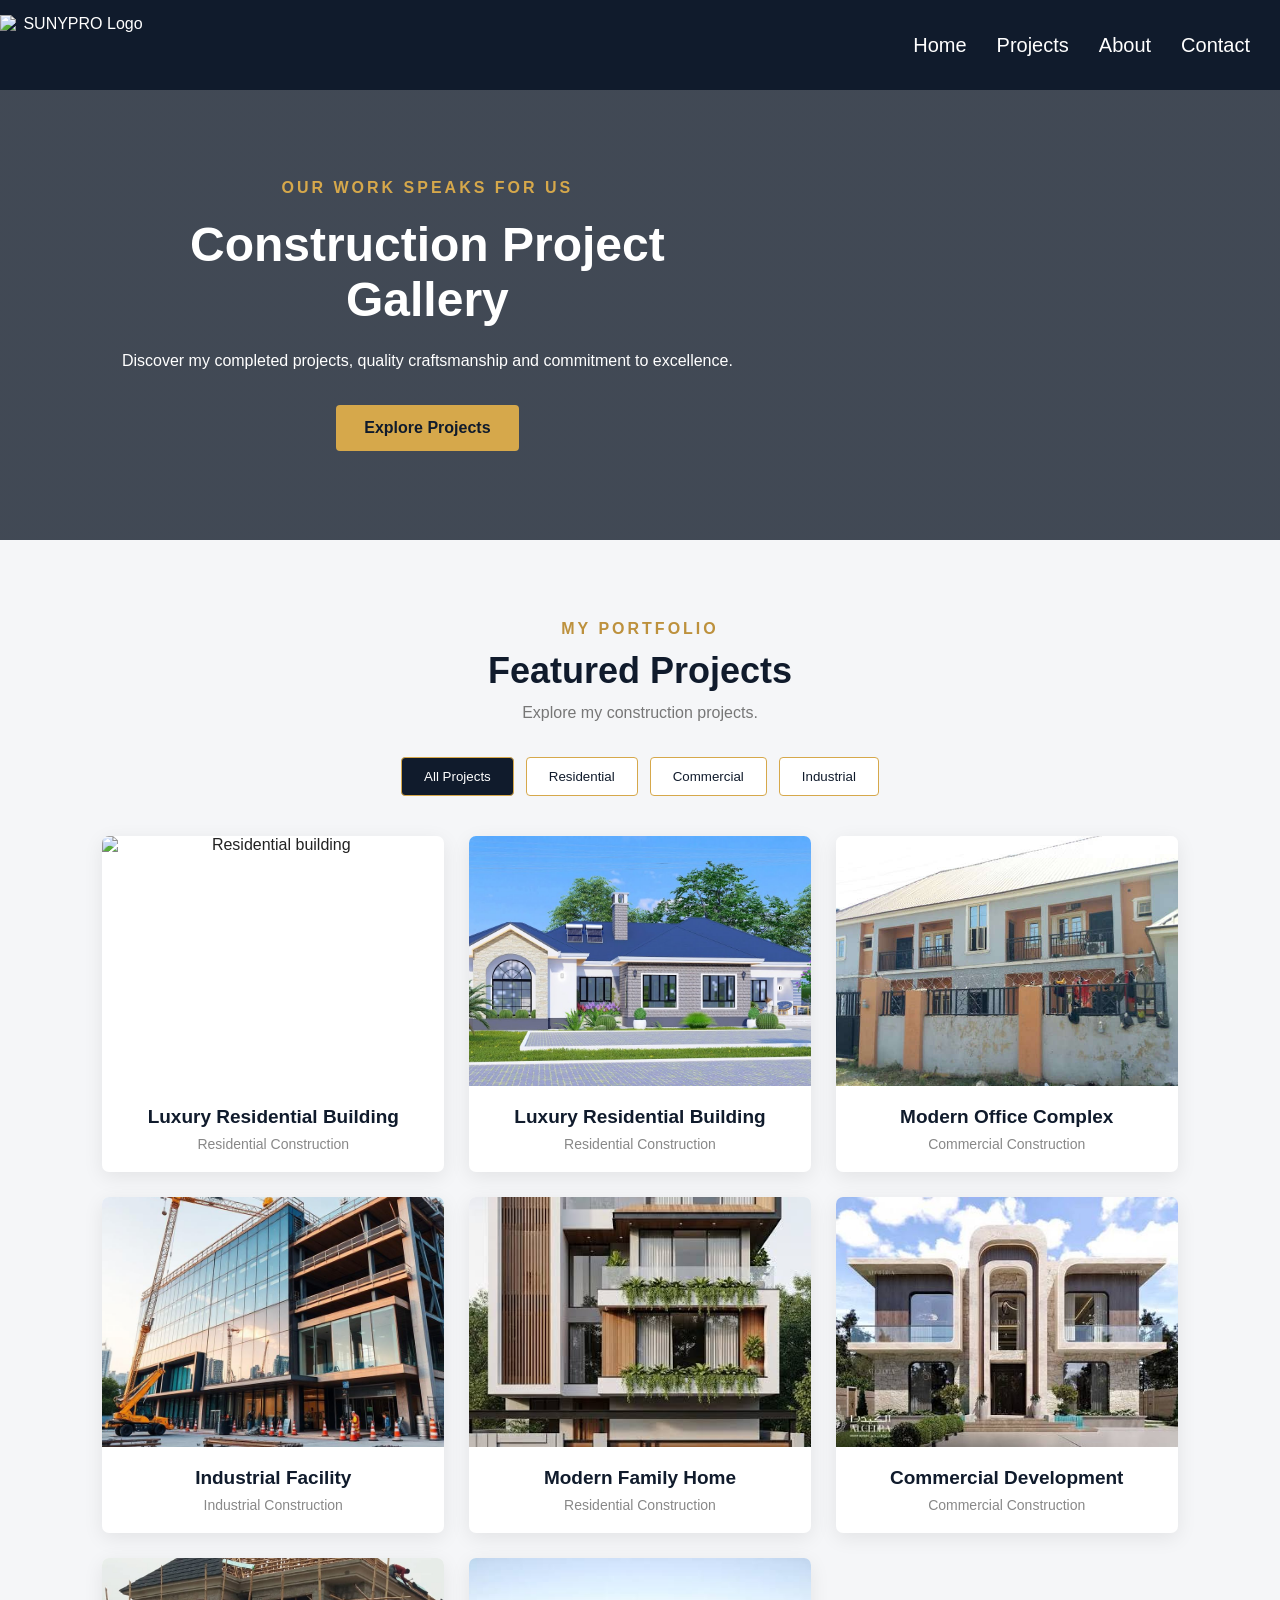
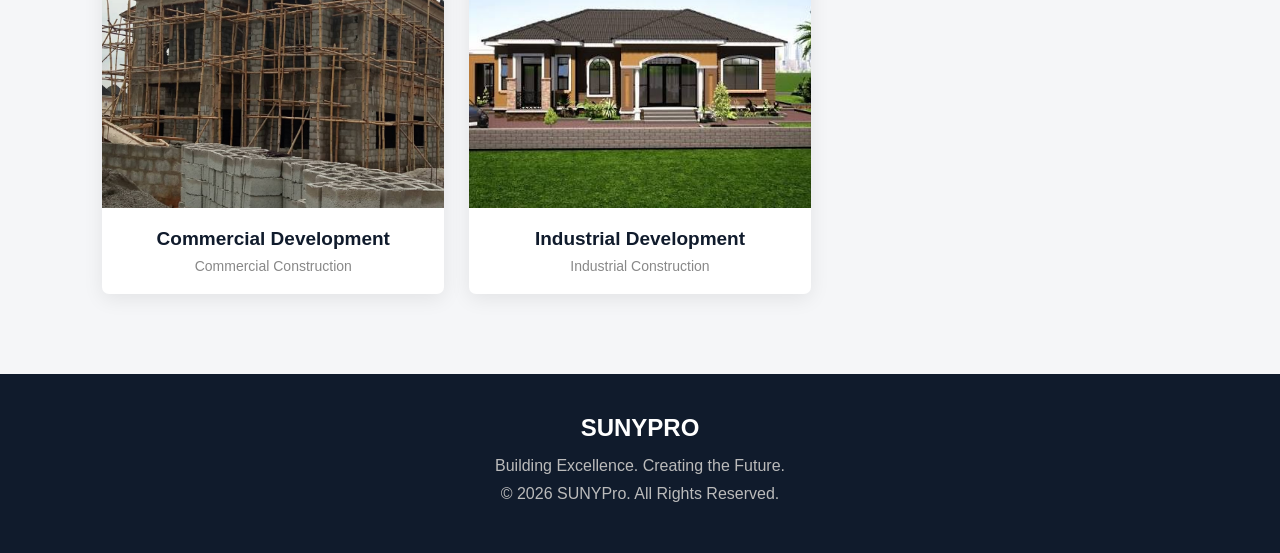
==== gallery.html @ 83249041 "Restore gallery.html to original state" ====
<!DOCTYPE html>
<html lang="en">
<head>
    <meta charset="UTF-8">
    <meta name="viewport" content="width=device-width, initial-scale=1.0">
    <title>Construction Project Gallery</title>

    <link rel="stylesheet" href="gallery.css">
</head>

<body>

    <!-- Header -->
    <header>
        <div class="logo">
            <img src="./images/logo-1.jpg" alt="SUNYPRO Logo">
        </div>

        <nav>
            <a href="index.html">Home</a>
            <a href="#gallery">Projects</a>
            <a href="#about">About</a>
            <a href="#contact">Contact</a>
        </nav>
    </header>

    <!-- Hero Section -->
    <section class="hero">
        <div class="hero-content">
            <p>OUR WORK SPEAKS FOR US</p>

            <h1>Construction Project Gallery</h1>

            <p>
                Discover my completed projects,
                quality craftsmanship and commitment
                to excellence.
            </p>

            <a href="#gallery" class="hero-btn">
                Explore Projects
            </a>
        </div>
    </section>

    <!-- Gallery Section -->
    <section id="gallery" class="gallery-section">

        <div class="section-heading">
            <p>MY PORTFOLIO</p>
            <h2>Featured Projects</h2>
            <span>Explore my construction projects.</span>
        </div>

        <!-- Project Categories -->
        <div class="filters">
            <button class="active" data-filter="all">All Projects</button>
            <button data-filter="residential">Residential</button>
            <button data-filter="commercial">Commercial</button>
            <button data-filter="industrial">Industrial</button>
        </div>

        <!-- Images -->
        <div class="gallery-grid">

            <div class="gallery-item" data-category="residential">
                <img src="images/building-1.jpg" alt="Residential building">
                <div class="image-info">
                    <h3>Luxury Residential Building</h3>
                    <p>Residential Construction</p>
                </div>
            </div>
                      
            <div class="gallery-item" data-category="residential">
                <img src="building-11.jpg" alt="Residential building">
                <div class="image-info">
                    <h3>Luxury Residential Building</h3>
                    <p>Residential Construction</p>
                </div>
            </div>

            <div class="gallery-item" data-category="commercial">
                <img src="building-2.jpg" alt="Commercial building">
                <div class="image-info">
                    <h3>Modern Office Complex</h3>
                    <p>Commercial Construction</p>
                </div>
            </div>

            <div class="gallery-item" data-category="industrial">
                <img src="building-3.jpg" alt="Industrial building">
                <div class="image-info">
                    <h3>Industrial Facility</h3>
                    <p>Industrial Construction</p>
                </div>
            </div>

            <div class="gallery-item" data-category="residential">
                <img src="building-4.jpg" alt="Modern residential house">
                <div class="image-info">
                    <h3>Modern Family Home</h3>
                    <p>Residential Construction</p>
                </div>
            </div>

            <div class="gallery-item" data-category="commercial">
                <img src="building-5.jpg" alt="Commercial project">
                <div class="image-info">
                    <h3>Commercial Development</h3>
                    <p>Commercial Construction</p>
                </div>
            </div>

             <div class="gallery-item" data-category="commercial">
                <img src="building-7.jpg" alt="Commercial project">
                <div class="image-info">
                    <h3>Commercial Development</h3>
                    <p>Commercial Construction</p>
                </div>
            </div>

            <div class="gallery-item" data-category="industrial">
                <img src="building-6.jpg" alt="Industrial project">
                <div class="image-info">
                    <h3>Industrial Development</h3>
                    <p>Industrial Construction</p>
                </div>
            </div>

        </div>
    </section>

    <!-- Image Lightbox -->
    <div id="lightbox" class="lightbox">

        <button id="closeLightbox" class="close">&times;</button>

        <button id="prevBtn" class="prev">&#10094;</button>

        <img id="lightboxImage" src="" alt="Enlarged project photograph">

        <button id="nextBtn" class="next">&#10095;</button>

        <p id="lightboxCaption"></p>

    </div>

    <!-- Footer -->
    <footer id="contact">
        <h2>SUNY<span>PRO</span></h2>
        <p>Building Excellence. Creating the Future.</p>
        <p>&copy; 2026 SUNYPro. All Rights Reserved.</p>
    </footer>

    <script src="gallery.js"></script>

</body>
</html>
---- gallery.css ----
/* GENERAL STYLING */

* {
    margin: 0;
    padding: 0;
    box-sizing: border-box;
}

html {
    scroll-behavior: smooth;
}

body {
    font-family: Arial, sans-serif;
    background: #f5f6f8;
    color: #222;
    text-align: center;
}

/* HEADER */
/* HEADER */

header {
    position: sticky;
    top: 0;
    z-index: 1000;

    display: flex;
    justify-content: space-between;
    align-items: center;

    height: 90px;
    padding: 0 30px 0 0;

    background: #101b2c;
    color: white;
}

/* LOGO */

.logo {
    height: 90px;
    display: flex;
    align-items: center;
}

.logo img {
    width: 180px;
    height: 90px;
    object-fit: fill;
    display: block;
}

/* NAVIGATION */

nav {
    display: flex;
    align-items: center;
    gap: 30px;
}

nav a {
    text-decoration: none;
    color: white;
    font-size: 20px;
    transition: 0.3s;
}

nav a:hover {
    color: #d6a84b;
}

/* HERO SECTION */

.hero {
    min-height: 450px;

    background:
    linear-gradient(rgba(5, 15, 30, 0.75),
    rgba(5, 15, 30, 0.75)),
    url("images/building1.jpg");

    background-size: cover;
    background-position: center;

    display: flex;
    align-items: center;
    padding: 60px 8%;
    color: white;
}

.hero-content {
    max-width: 650px;
}

.hero-content > p:first-child {
    color: #d6a84b;
    letter-spacing: 3px;
    font-weight: bold;
    margin-bottom: 20px;
}

.hero h1 {
    font-size: 48px;
    margin-bottom: 20px;
}

.hero-content > p:nth-child(3) {
    line-height: 1.7;
    margin-bottom: 30px;
}

.hero-btn {
    display: inline-block;
    padding: 14px 28px;
    background: #d6a84b;
    color: #101b2c;
    text-decoration: none;
    font-weight: bold;
    border-radius: 4px;
    transition: 0.3s;
}

.hero-btn:hover {
    background: white;
}

/* GALLERY SECTION */

.gallery-section {
    padding: 80px 8%;
}

.section-heading {
    text-align: center;
    margin-bottom: 35px;
}

.section-heading > p {
    color: #bd913d;
    font-weight: bold;
    letter-spacing: 3px;
    margin-bottom: 12px;
}

.section-heading h2 {
    font-size: 36px;
    color: #101b2c;
    margin-bottom: 12px;
}

.section-heading span {
    color: #777;
}

/* FILTER BUTTONS */

.filters {
    display: flex;
    justify-content: center;
    flex-wrap: wrap;
    gap: 12px;
    margin-bottom: 40px;
}

.filters button {
    padding: 11px 22px;
    border: 1px solid #d6a84b;
    background: white;
    color: #101b2c;
    cursor: pointer;
    border-radius: 4px;
    transition: 0.3s;
}

.filters button:hover,
.filters button.active {
    background: #101b2c;
    color: white;
}

/* IMAGE GRID */

.gallery-grid {
    display: grid;
    grid-template-columns: repeat(3, 1fr);
    gap: 25px;
}

.gallery-item {
    position: relative;
    overflow: hidden;
    background: white;
    border-radius: 7px;
    cursor: pointer;
    box-shadow: 0 5px 20px rgba(0,0,0,0.08);
    transition: 0.3s;
}

.gallery-item:hover {
    transform: translateY(-7px);
    box-shadow: 0 12px 25px rgba(0,0,0,0.15);
}

.gallery-item img {
    width: 100%;
    height: 250px;
    object-fit: cover;
    display: block;
    transition: transform 0.5s;
}

.gallery-item:hover img {
    transform: scale(1.08);
}

.image-info {
    padding: 20px;
}

.image-info h3 {
    color: #101b2c;
    margin-bottom: 8px;
    font-size: 19px;
}

.image-info p {
    color: #888;
    font-size: 14px;
}

/* FILTER DISPLAY */

.gallery-item.hide {
    display: none;
}

/* LIGHTBOX */

.lightbox {
    display: none;
    position: fixed;
    z-index: 1000;
    inset: 0;
    background: rgba(0,0,0,0.95);

    justify-content: center;
    align-items: center;
    flex-direction: column;
    padding: 60px 20px 30px;
}

.lightbox img {
    max-width: 85%;
    max-height: 75vh;
    object-fit: contain;
}

.lightbox p {
    color: white;
    margin-top: 18px;
    text-align: center;
}

.close,
.prev,
.next {
    position: absolute;
    border: none;
    background: transparent;
    color: white;
    font-size: 35px;
    cursor: pointer;
}

.close {
    top: 20px;
    right: 35px;
}

.prev {
    left: 25px;
}

.next {
    right: 25px;
}

/* FOOTER */

footer {
    background: #101b2c;
    color: white;
    text-align: center;
    padding: 40px 20px;
}

footer h2 {
    margin-bottom: 15px;
}

footer p {
    margin: 10px 0;
    color: #bbb;
}

/* RESPONSIVE DESIGN */

@media (max-width: 900px) {

    .gallery-grid {
        grid-template-columns: repeat(2, 1fr);
    }

    .hero h1 {
        font-size: 38px;
    }
}

@media (max-width: 600px) {

    header {
        flex-direction: column;
        gap: 20px;
    }

    nav {
        gap: 15px;
        flex-wrap: wrap;
        justify-content: center;
    }

    .gallery-section {
        padding: 55px 5%;
    }

    .gallery-grid {
        grid-template-columns: 1fr;
    }


.hero {
    min-height: 85vh;
    display: flex;
    align-items: center;
    justify-content: center;
    padding: 80px 8%;

    background:
        linear-gradient(
            rgba(0, 0, 0, 0.65),
            rgba(0, 0, 0, 0.65)
        ),
        url("images/hero-bg.jpg");

    background-size: cover;
    background-position: center;
    background-repeat: no-repeat;

    color: white;
    text-align: center;
}


    .hero h1 {
        font-size: 32px;
    }

    .section-heading h2 {
        font-size: 28px;
    }

    .lightbox img {
        max-width: 95%;
    }

    .prev {
        left: 5px;
    }

    .next {
        right: 5px;
    }
}

.logo {
    display: block;
    width: 150px;
    height: 60px;
}

.logo img {
    width: 150px;
    height: 60px;
    object-fit: contain;
    display: block;
    visibility: visible;
    opacity: 1;
}
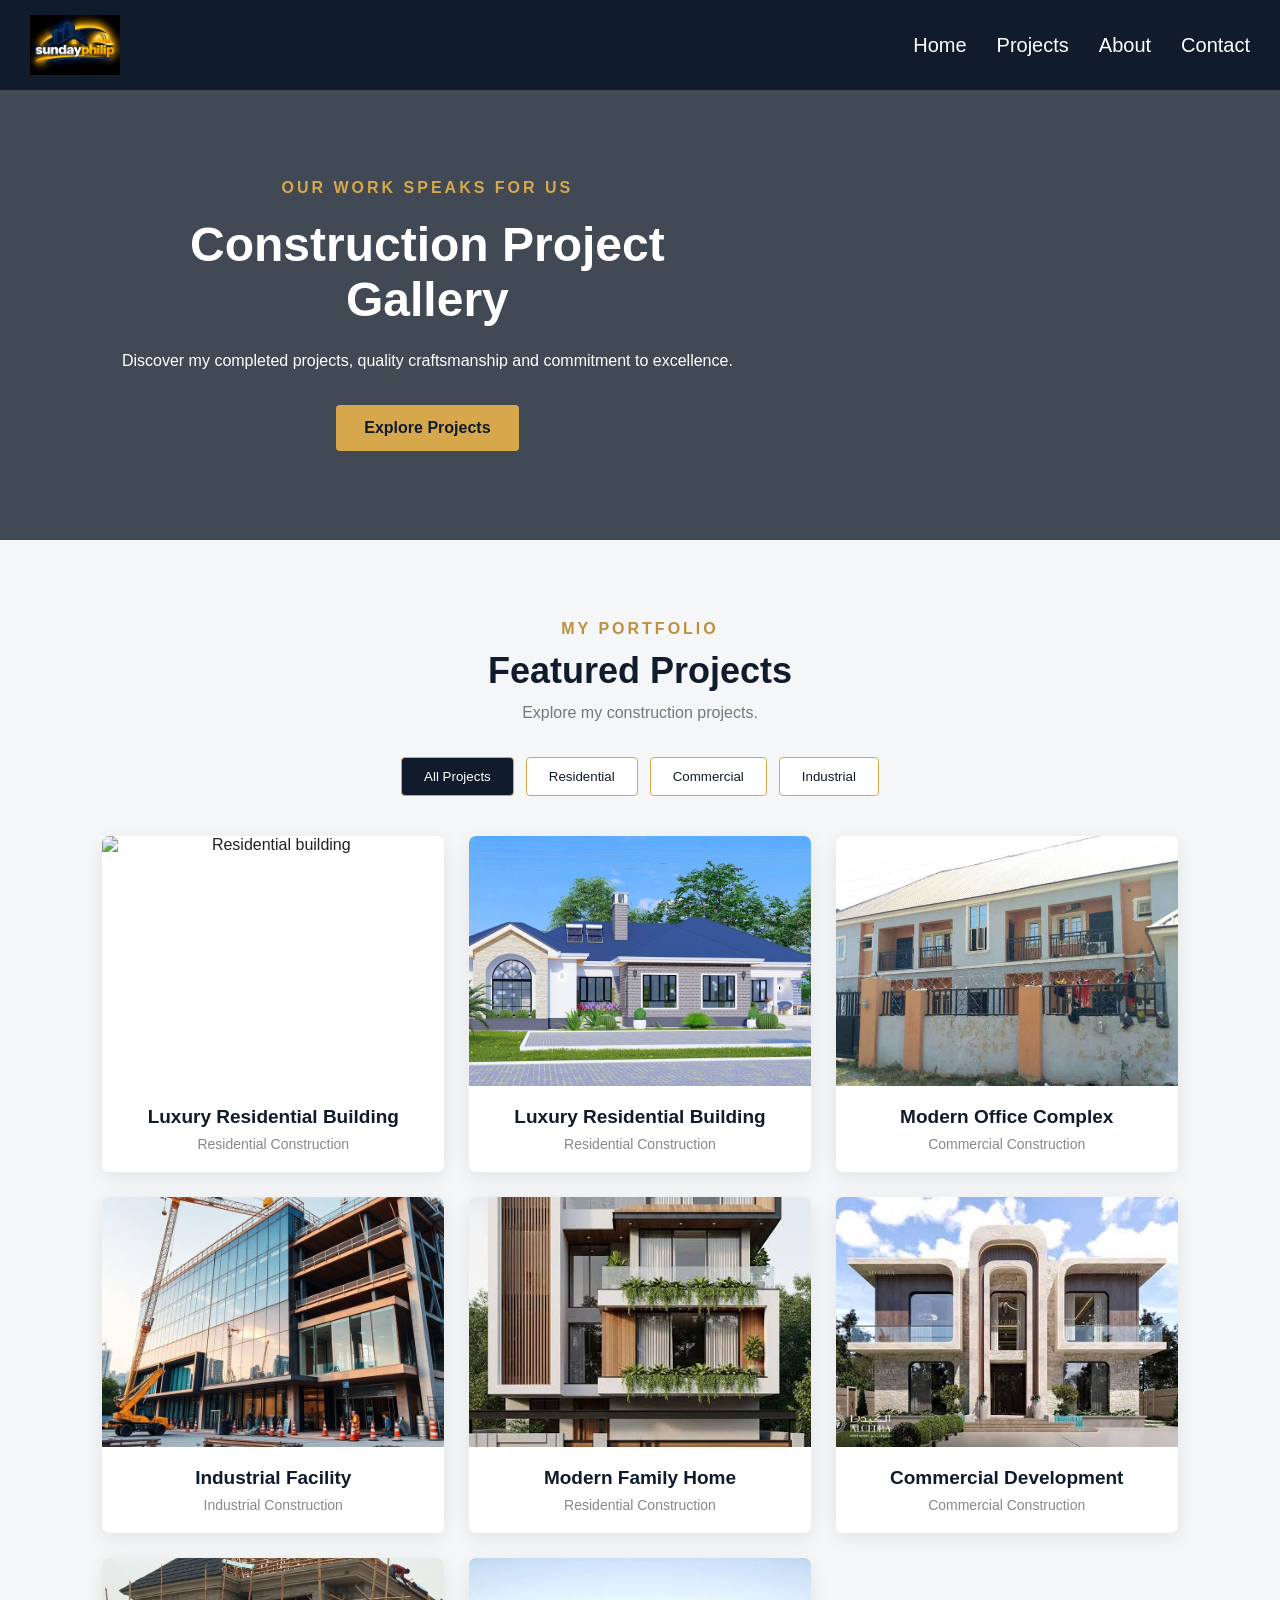
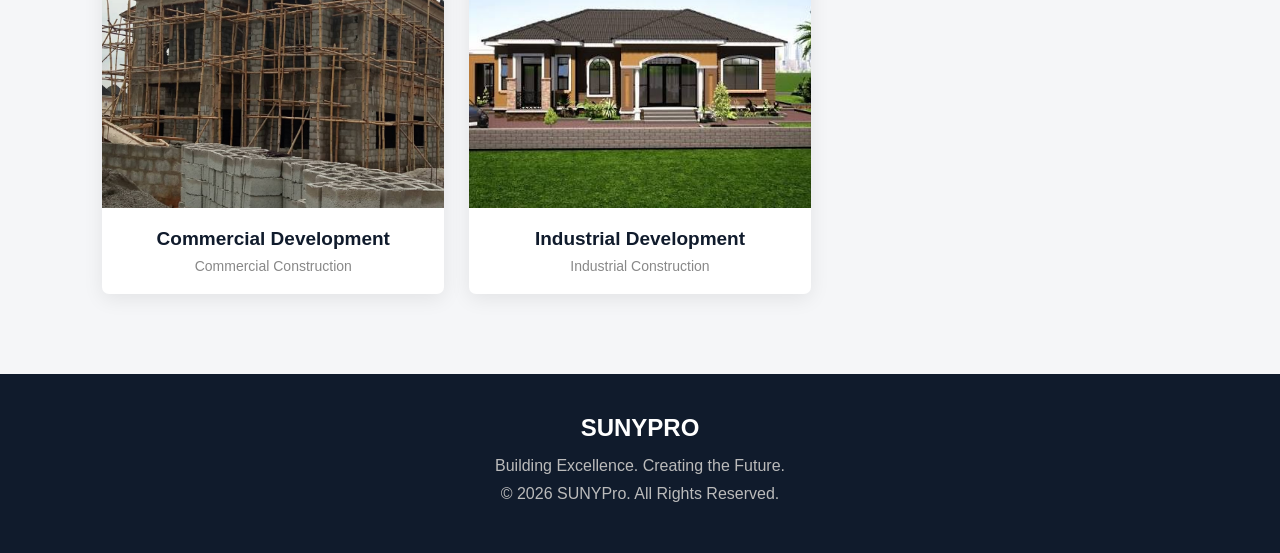
==== commit 0304be41: "Fix HTML structure and update image paths" ====
--- a/gallery.html
+++ b/gallery.html
@@ -14,7 +14,7 @@
     <!-- Header -->
     <header>
         <div class="logo">
-            <img src="./images/logo-1.jpg" alt="SUNYPRO Logo">
+            <img src="logo-1.jpg" alt="SUNYPRO Logo">
         </div>
 
         <nav>
--- a/gallery.css
+++ b/gallery.css
@@ -79,7 +79,7 @@
     background:
     linear-gradient(rgba(5, 15, 30, 0.75),
     rgba(5, 15, 30, 0.75)),
-    url("images/building1.jpg");
+    url("building1.jpg");
 
     background-size: cover;
     background-position: center;
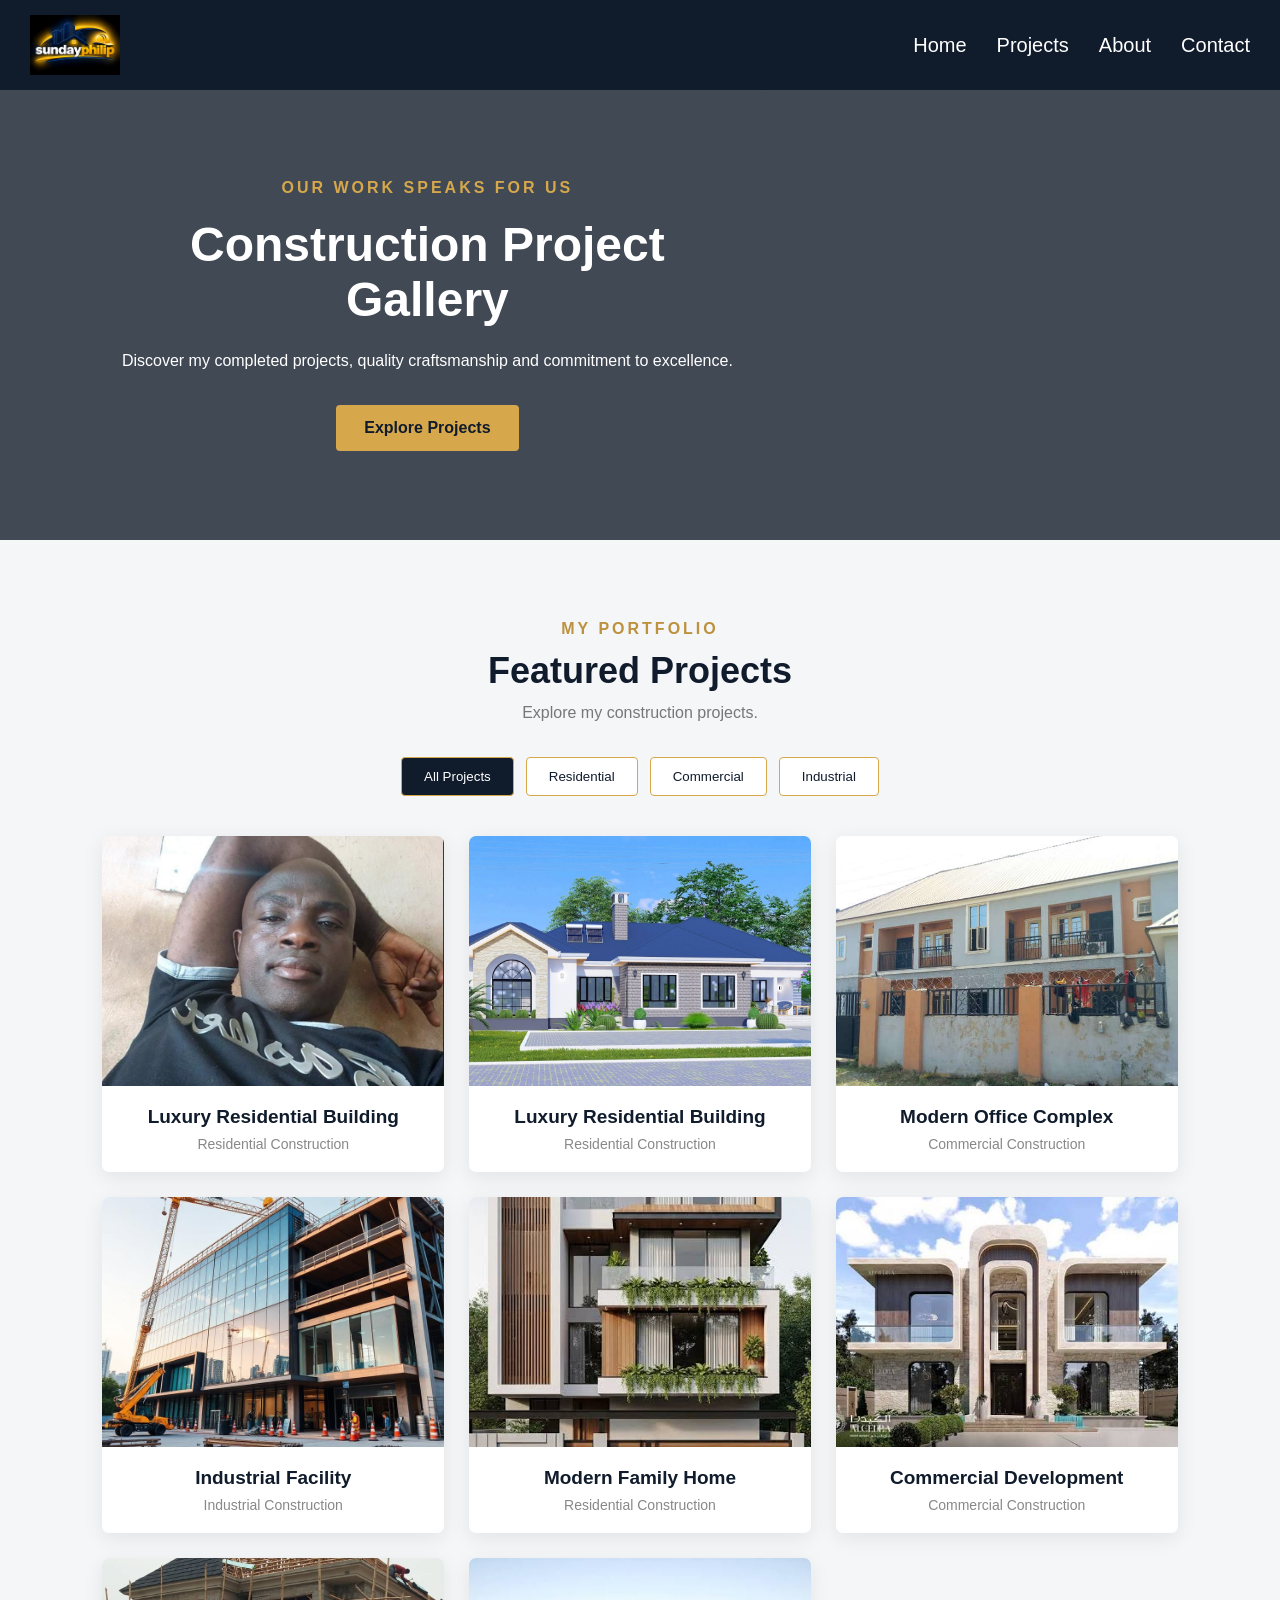
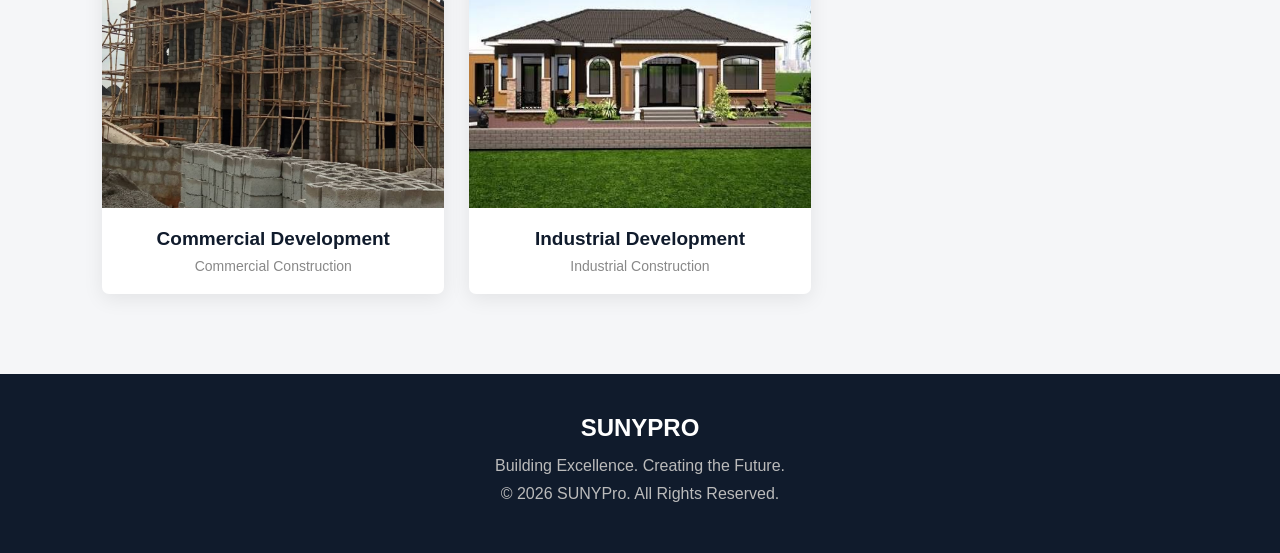
==== commit 7aa0dbd8: "Restore gallery.html structure and content" ====
--- a/gallery.html
+++ b/gallery.html
@@ -65,7 +65,7 @@
         <div class="gallery-grid">
 
             <div class="gallery-item" data-category="residential">
-                <img src="images/building-1.jpg" alt="Residential building">
+                <img src="building-1.jpg" alt="Residential building">
                 <div class="image-info">
                     <h3>Luxury Residential Building</h3>
                     <p>Residential Construction</p>
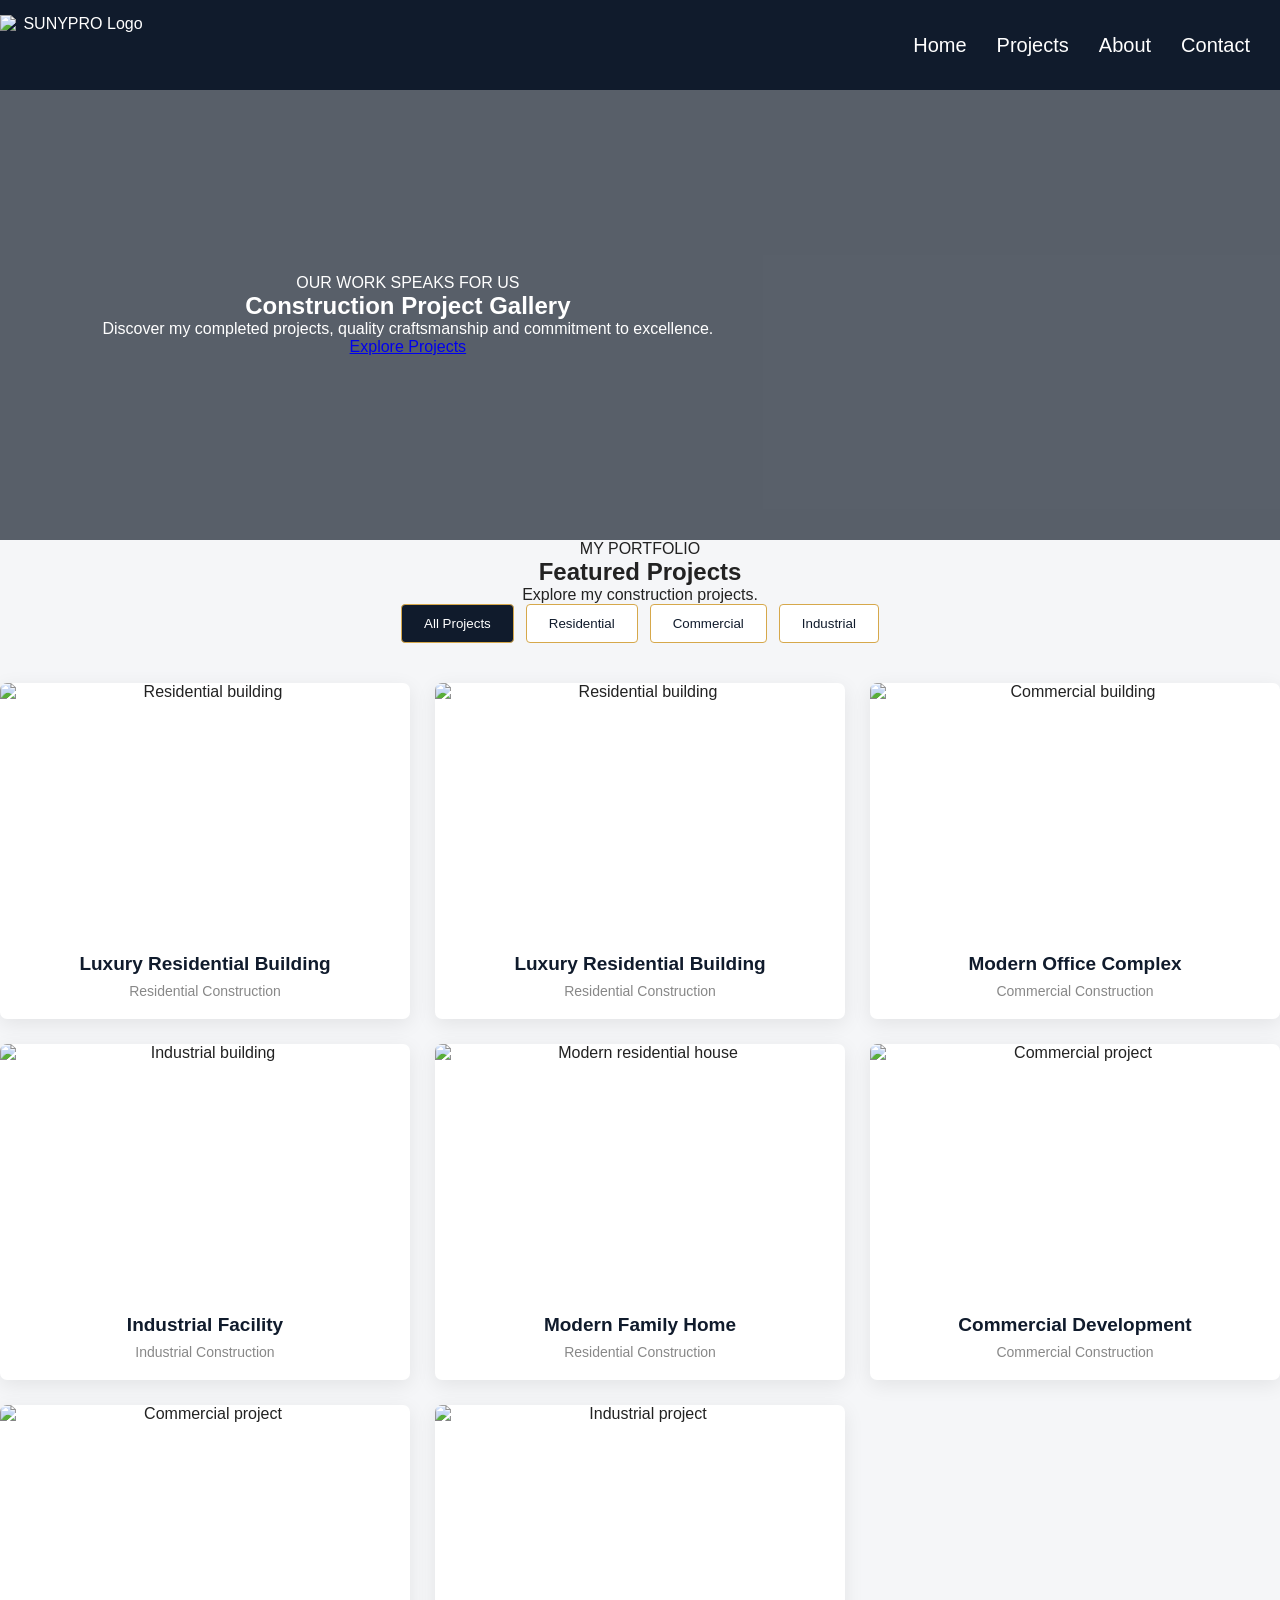
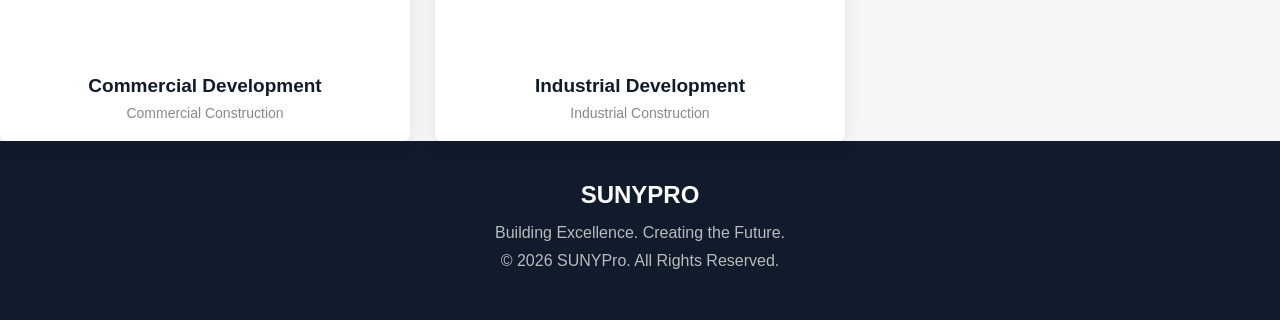
==== commit 47bc4674: "Refactor gallery.html with new image paths Updated image paths and added hero background slides." ====
--- a/gallery.html
+++ b/gallery.html
@@ -14,7 +14,7 @@
     <!-- Header -->
     <header>
         <div class="logo">
-            <img src="logo-1.jpg" alt="SUNYPRO Logo">
+            <img src="./images/logo-1.jpg" alt="SUNYPRO Logo">
         </div>
 
         <nav>
@@ -26,23 +26,35 @@
     </header>
 
     <!-- Hero Section -->
-    <section class="hero">
-        <div class="hero-content">
-            <p>OUR WORK SPEAKS FOR US</p>
 
-            <h1>Construction Project Gallery</h1>
+        <!-- Hero Section -->
+        <section class="hero">
 
-            <p>
-                Discover my completed projects,
-                quality craftsmanship and commitment
-                to excellence.
-            </p>
+            <!-- Hero Background Slides -->
+            <div class="hero-bg active"></div>
+            <div class="hero-bg"></div>
 
-            <a href="#gallery" class="hero-btn">
-                Explore Projects
-            </a>
-        </div>
-    </section>
+            <!-- Hero Content -->
+            <div class="hero-content">
+
+                <p>OUR WORK SPEAKS FOR US</p>
+
+                <h1>Construction Project Gallery</h1>
+
+                <p>
+                    Discover my completed projects,
+                    quality craftsmanship and commitment
+                    to excellence.
+                </p>
+
+                <a href="#gallery" class="hero-btn">
+                    Explore Projects
+                </a>
+
+            </div>
+
+        </section>
+
 
     <!-- Gallery Section -->
     <section id="gallery" class="gallery-section">
@@ -65,7 +77,7 @@
         <div class="gallery-grid">
 
             <div class="gallery-item" data-category="residential">
-                <img src="building-1.jpg" alt="Residential building">
+                <img src="images/building-1.jpg" alt="Residential building">
                 <div class="image-info">
                     <h3>Luxury Residential Building</h3>
                     <p>Residential Construction</p>
@@ -73,7 +85,7 @@
             </div>
                       
             <div class="gallery-item" data-category="residential">
-                <img src="building-11.jpg" alt="Residential building">
+                <img src="images/building-11.jpg" alt="Residential building">
                 <div class="image-info">
                     <h3>Luxury Residential Building</h3>
                     <p>Residential Construction</p>
@@ -81,7 +93,7 @@
             </div>
 
             <div class="gallery-item" data-category="commercial">
-                <img src="building-2.jpg" alt="Commercial building">
+                <img src="images/building-2.jpg" alt="Commercial building">
                 <div class="image-info">
                     <h3>Modern Office Complex</h3>
                     <p>Commercial Construction</p>
@@ -89,7 +101,7 @@
             </div>
 
             <div class="gallery-item" data-category="industrial">
-                <img src="building-3.jpg" alt="Industrial building">
+                <img src="images/building-3.jpg" alt="Industrial building">
                 <div class="image-info">
                     <h3>Industrial Facility</h3>
                     <p>Industrial Construction</p>
@@ -97,7 +109,7 @@
             </div>
 
             <div class="gallery-item" data-category="residential">
-                <img src="building-4.jpg" alt="Modern residential house">
+                <img src="images/building-4.jpg" alt="Modern residential house">
                 <div class="image-info">
                     <h3>Modern Family Home</h3>
                     <p>Residential Construction</p>
@@ -105,7 +117,7 @@
             </div>
 
             <div class="gallery-item" data-category="commercial">
-                <img src="building-5.jpg" alt="Commercial project">
+                <img src="images/building-5.jpg" alt="Commercial project">
                 <div class="image-info">
                     <h3>Commercial Development</h3>
                     <p>Commercial Construction</p>
@@ -113,7 +125,7 @@
             </div>
 
              <div class="gallery-item" data-category="commercial">
-                <img src="building-7.jpg" alt="Commercial project">
+                <img src="images/building-7.jpg" alt="Commercial project">
                 <div class="image-info">
                     <h3>Commercial Development</h3>
                     <p>Commercial Construction</p>
@@ -121,7 +133,7 @@
             </div>
 
             <div class="gallery-item" data-category="industrial">
-                <img src="building-6.jpg" alt="Industrial project">
+                <img src="images/building-6.jpg" alt="Industrial project">
                 <div class="image-info">
                     <h3>Industrial Development</h3>
                     <p>Industrial Construction</p>
--- a/gallery.css
+++ b/gallery.css
@@ -71,87 +71,95 @@
     color: #d6a84b;
 }
 
+
 /* HERO SECTION */
 
 .hero {
     min-height: 450px;
-
-    background:
-    linear-gradient(rgba(5, 15, 30, 0.75),
-    rgba(5, 15, 30, 0.75)),
-    url("building1.jpg");
+    position: relative;
+    overflow: hidden;
+
+    display: flex;
+    align-items: center;
+
+    padding: 80px 8%;
+    color: white;
+}
+
+/* HERO BACKGROUND */
+
+.hero-bg {
+    position: absolute;
+    inset: 0;
 
     background-size: cover;
     background-position: center;
-
-    display: flex;
-    align-items: center;
-    padding: 60px 8%;
-    color: white;
-}
+    background-repeat: no-repeat;
+
+    opacity: 0;
+    transition: opacity 1.5s ease-in-out;
+
+    z-index: 0;
+}
+
+.hero-bg::after {
+    content: "";
+    position: absolute;
+    inset: 0;
+    background: rgba(5, 15, 30, 0.65);
+}
+
+.hero-bg.active {
+    opacity: 1;
+}
+
+/* HERO CONTENT */
 
 .hero-content {
+    position: relative;
+    z-index: 2;
     max-width: 650px;
 }
 
-.hero-content > p:first-child {
-    color: #d6a84b;
-    letter-spacing: 3px;
-    font-weight: bold;
-    margin-bottom: 20px;
-}
-
-.hero h1 {
-    font-size: 48px;
-    margin-bottom: 20px;
-}
-
-.hero-content > p:nth-child(3) {
-    line-height: 1.7;
-    margin-bottom: 30px;
-}
-
-.hero-btn {
-    display: inline-block;
-    padding: 14px 28px;
-    background: #d6a84b;
-    color: #101b2c;
-    text-decoration: none;
-    font-weight: bold;
-    border-radius: 4px;
-    transition: 0.3s;
-}
-
-.hero-btn:hover {
-    background: white;
-}
-
-/* GALLERY SECTION */
-
-.gallery-section {
-    padding: 80px 8%;
-}
-
-.section-heading {
-    text-align: center;
-    margin-bottom: 35px;
-}
-
-.section-heading > p {
-    color: #bd913d;
-    font-weight: bold;
-    letter-spacing: 3px;
-    margin-bottom: 12px;
-}
-
-.section-heading h2 {
-    font-size: 36px;
-    color: #101b2c;
-    margin-bottom: 12px;
-}
-
-.section-heading span {
-    color: #777;
+/* BACKGROUND SLIDE ANIMATION */
+
+@keyframes heroSlide {
+
+    0%, 18% {
+        background-image:
+        linear-gradient(rgba(5,15,30,0.65), rgba(5,15,30,0.65)),
+        url("images/building-1.jpg");
+    }
+
+    20%, 38% {
+        background-image:
+        linear-gradient(rgba(5,15,30,0.65), rgba(5,15,30,0.65)),
+        url("images/building-2.jpg");
+    }
+
+    40%, 58% {
+        background-image:
+        linear-gradient(rgba(5,15,30,0.65), rgba(5,15,30,0.65)),
+        url("images/building-3.jpg");
+    }
+
+    60%, 78% {
+        background-image:
+        linear-gradient(rgba(5,15,30,0.65), rgba(5,15,30,0.65)),
+        url("images/building-4.jpg");
+    }
+
+    80%, 98% {
+        background-image:
+        linear-gradient(rgba(5,15,30,0.65), rgba(5,15,30,0.65)),
+        url("images/building-5.jpg");
+    }
+
+    100% {
+        background-image:
+        linear-gradient(rgba(5,15,30,0.65), rgba(5,15,30,0.65)),
+        url("images/building-1.jpg");
+    }
 }
 
 /* FILTER BUTTONS */
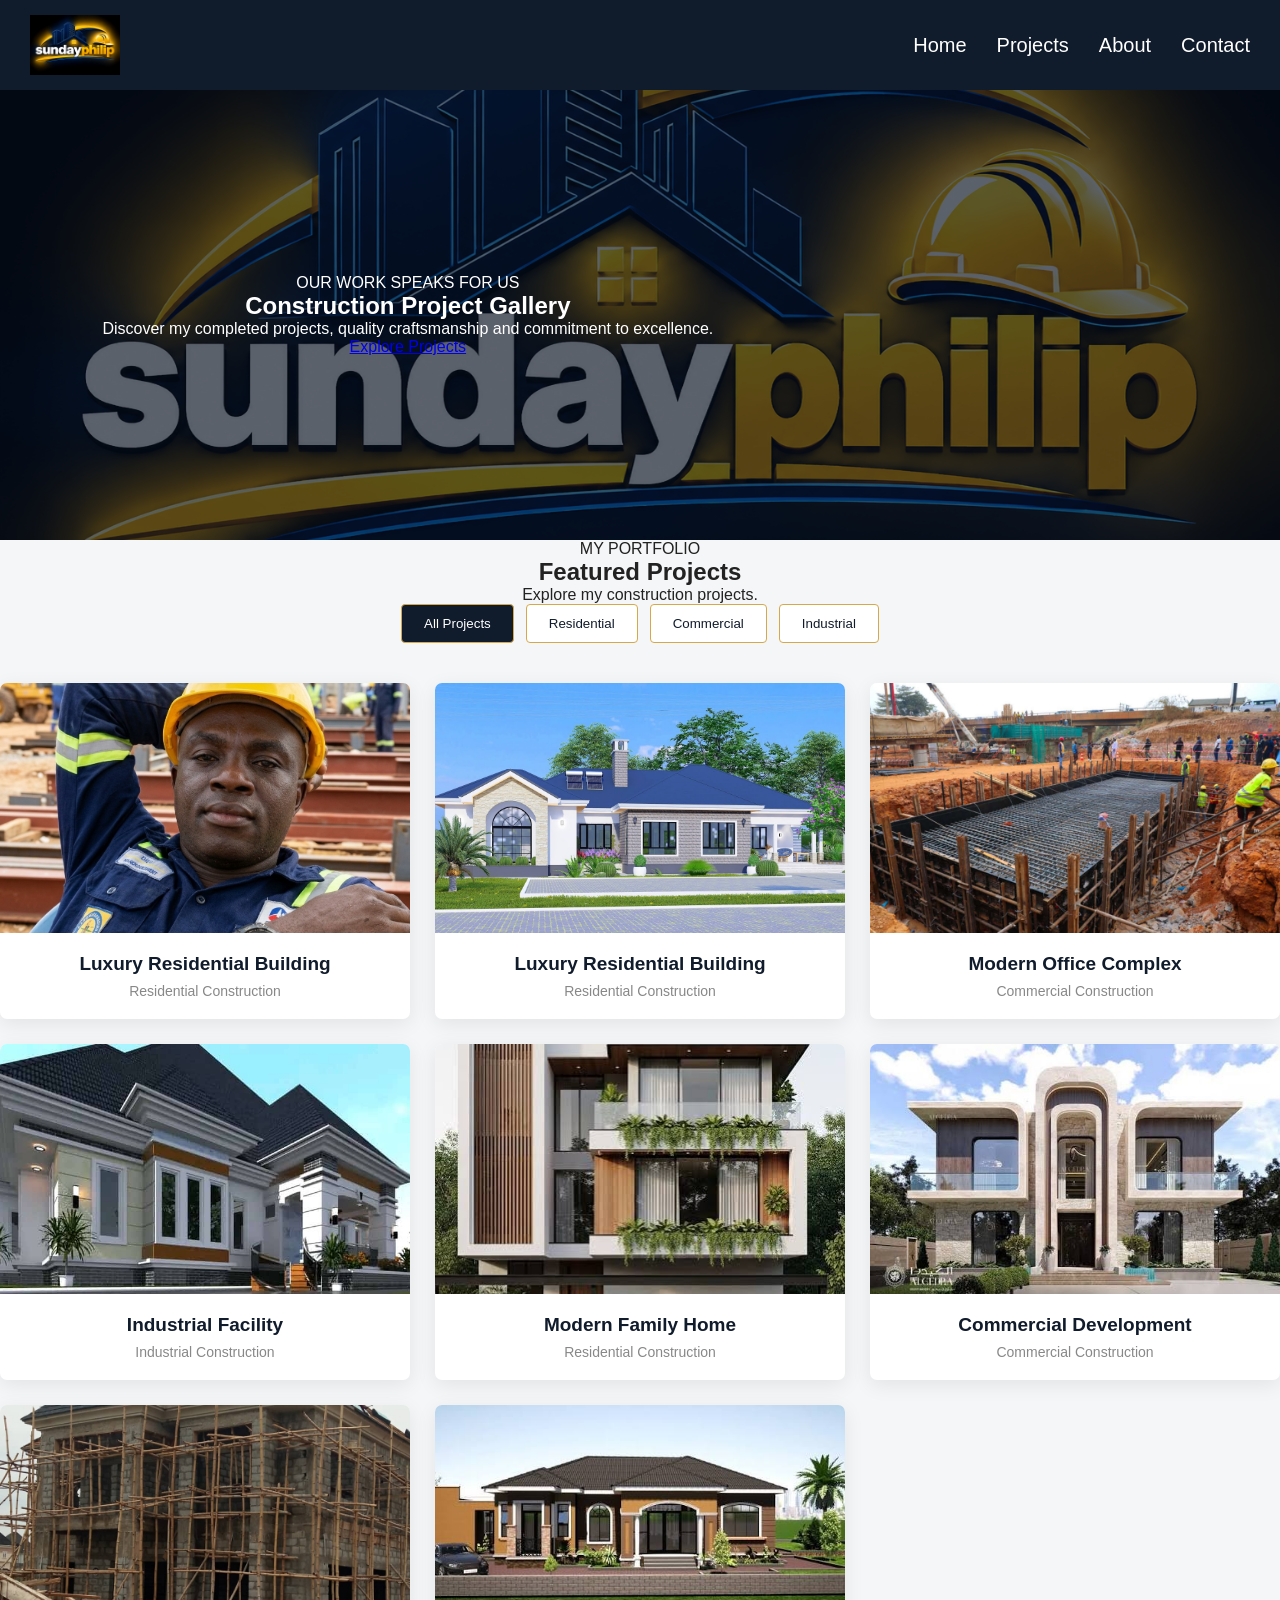
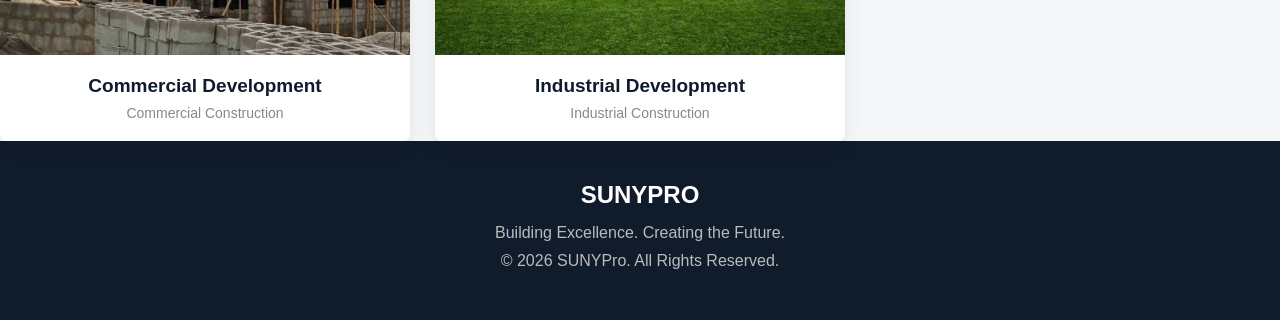
==== commit 7ac89500: "Fix image paths in gallery.html" ====
--- a/gallery.html
+++ b/gallery.html
@@ -14,7 +14,7 @@
     <!-- Header -->
     <header>
         <div class="logo">
-            <img src="./images/logo-1.jpg" alt="SUNYPRO Logo">
+            <img src="logo-1.jpg" alt="SUNYPRO Logo">
         </div>
 
         <nav>
@@ -77,7 +77,7 @@
         <div class="gallery-grid">
 
             <div class="gallery-item" data-category="residential">
-                <img src="images/building-1.jpg" alt="Residential building">
+                <img src="building-1.jpg" alt="Residential building">
                 <div class="image-info">
                     <h3>Luxury Residential Building</h3>
                     <p>Residential Construction</p>
@@ -85,7 +85,7 @@
             </div>
                       
             <div class="gallery-item" data-category="residential">
-                <img src="images/building-11.jpg" alt="Residential building">
+                <img src="building-11.jpg" alt="Residential building">
                 <div class="image-info">
                     <h3>Luxury Residential Building</h3>
                     <p>Residential Construction</p>
@@ -93,7 +93,7 @@
             </div>
 
             <div class="gallery-item" data-category="commercial">
-                <img src="images/building-2.jpg" alt="Commercial building">
+                <img src="building-2.jpg" alt="Commercial building">
                 <div class="image-info">
                     <h3>Modern Office Complex</h3>
                     <p>Commercial Construction</p>
@@ -101,7 +101,7 @@
             </div>
 
             <div class="gallery-item" data-category="industrial">
-                <img src="images/building-3.jpg" alt="Industrial building">
+                <img src="building-3.jpg" alt="Industrial building">
                 <div class="image-info">
                     <h3>Industrial Facility</h3>
                     <p>Industrial Construction</p>
@@ -109,7 +109,7 @@
             </div>
 
             <div class="gallery-item" data-category="residential">
-                <img src="images/building-4.jpg" alt="Modern residential house">
+                <img src="building-4.jpg" alt="Modern residential house">
                 <div class="image-info">
                     <h3>Modern Family Home</h3>
                     <p>Residential Construction</p>
@@ -117,7 +117,7 @@
             </div>
 
             <div class="gallery-item" data-category="commercial">
-                <img src="images/building-5.jpg" alt="Commercial project">
+                <img src="building-5.jpg" alt="Commercial project">
                 <div class="image-info">
                     <h3>Commercial Development</h3>
                     <p>Commercial Construction</p>
@@ -125,7 +125,7 @@
             </div>
 
              <div class="gallery-item" data-category="commercial">
-                <img src="images/building-7.jpg" alt="Commercial project">
+                <img src="building-7.jpg" alt="Commercial project">
                 <div class="image-info">
                     <h3>Commercial Development</h3>
                     <p>Commercial Construction</p>
@@ -133,7 +133,7 @@
             </div>
 
             <div class="gallery-item" data-category="industrial">
-                <img src="images/building-6.jpg" alt="Industrial project">
+                <img src="building-6.jpg" alt="Industrial project">
                 <div class="image-info">
                     <h3>Industrial Development</h3>
                     <p>Industrial Construction</p>
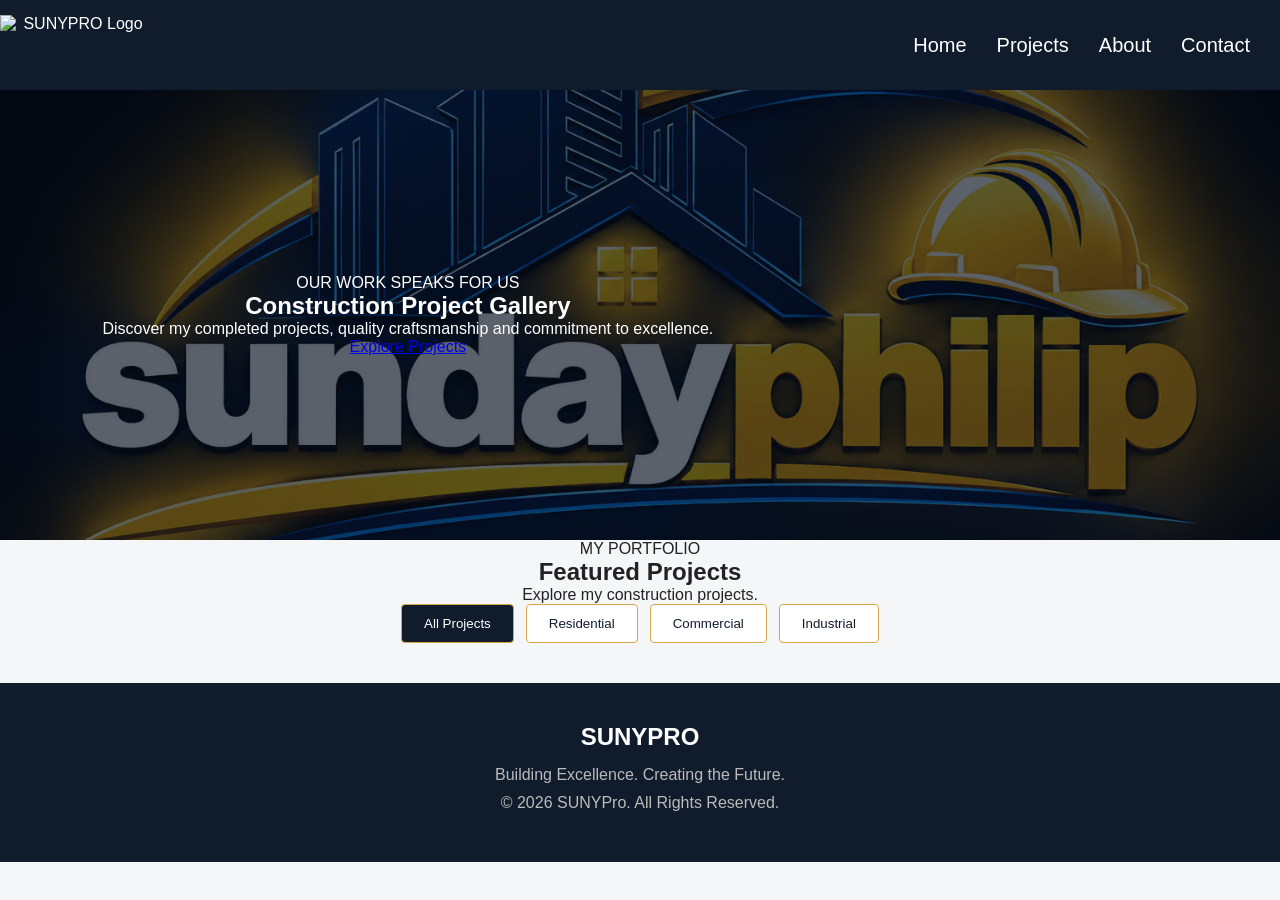
==== commit 18f2ed6c: "Refactor gallery.html with image paths and structure Updated gallery.html to include image paths and" ====
--- a/gallery.html
+++ b/gallery.html
@@ -14,7 +14,7 @@
     <!-- Header -->
     <header>
         <div class="logo">
-            <img src="logo-1.jpg" alt="SUNYPRO Logo">
+            <img src="./images/logo-1.jpg" alt="SUNYPRO Logo">
         </div>
 
         <nav>
@@ -55,93 +55,30 @@
 
         </section>
 
+<!-- GALLERY SECTION -->
 
-    <!-- Gallery Section -->
-    <section id="gallery" class="gallery-section">
+<section id="gallery" class="gallery-section">
 
-        <div class="section-heading">
-            <p>MY PORTFOLIO</p>
-            <h2>Featured Projects</h2>
-            <span>Explore my construction projects.</span>
-        </div>
+    <div class="section-heading">
+        <p>MY PORTFOLIO</p>
+        <h2>Featured Projects</h2>
+        <span>Explore my construction projects.</span>
+    </div>
 
-        <!-- Project Categories -->
-        <div class="filters">
-            <button class="active" data-filter="all">All Projects</button>
-            <button data-filter="residential">Residential</button>
-            <button data-filter="commercial">Commercial</button>
-            <button data-filter="industrial">Industrial</button>
-        </div>
+    <!-- PROJECT CATEGORIES -->
 
-        <!-- Images -->
-        <div class="gallery-grid">
+    <div class="filters">
+        <button class="active" data-filter="all">All Projects</button>
+        <button data-filter="residential">Residential</button>
+        <button data-filter="commercial">Commercial</button>
+        <button data-filter="industrial">Industrial</button>
+    </div>
 
-            <div class="gallery-item" data-category="residential">
-                <img src="building-1.jpg" alt="Residential building">
-                <div class="image-info">
-                    <h3>Luxury Residential Building</h3>
-                    <p>Residential Construction</p>
-                </div>
-            </div>
-                      
-            <div class="gallery-item" data-category="residential">
-                <img src="building-11.jpg" alt="Residential building">
-                <div class="image-info">
-                    <h3>Luxury Residential Building</h3>
-                    <p>Residential Construction</p>
-                </div>
-            </div>
+    <!-- JAVASCRIPT WILL ADD PROJECT IMAGES HERE -->
 
-            <div class="gallery-item" data-category="commercial">
-                <img src="building-2.jpg" alt="Commercial building">
-                <div class="image-info">
-                    <h3>Modern Office Complex</h3>
-                    <p>Commercial Construction</p>
-                </div>
-            </div>
+    <div class="gallery-grid"></div>
 
-            <div class="gallery-item" data-category="industrial">
-                <img src="building-3.jpg" alt="Industrial building">
-                <div class="image-info">
-                    <h3>Industrial Facility</h3>
-                    <p>Industrial Construction</p>
-                </div>
-            </div>
-
-            <div class="gallery-item" data-category="residential">
-                <img src="building-4.jpg" alt="Modern residential house">
-                <div class="image-info">
-                    <h3>Modern Family Home</h3>
-                    <p>Residential Construction</p>
-                </div>
-            </div>
-
-            <div class="gallery-item" data-category="commercial">
-                <img src="building-5.jpg" alt="Commercial project">
-                <div class="image-info">
-                    <h3>Commercial Development</h3>
-                    <p>Commercial Construction</p>
-                </div>
-            </div>
-
-             <div class="gallery-item" data-category="commercial">
-                <img src="building-7.jpg" alt="Commercial project">
-                <div class="image-info">
-                    <h3>Commercial Development</h3>
-                    <p>Commercial Construction</p>
-                </div>
-            </div>
-
-            <div class="gallery-item" data-category="industrial">
-                <img src="building-6.jpg" alt="Industrial project">
-                <div class="image-info">
-                    <h3>Industrial Development</h3>
-                    <p>Industrial Construction</p>
-                </div>
-            </div>
-
-        </div>
-    </section>
+</section>
 
     <!-- Image Lightbox -->
     <div id="lightbox" class="lightbox">
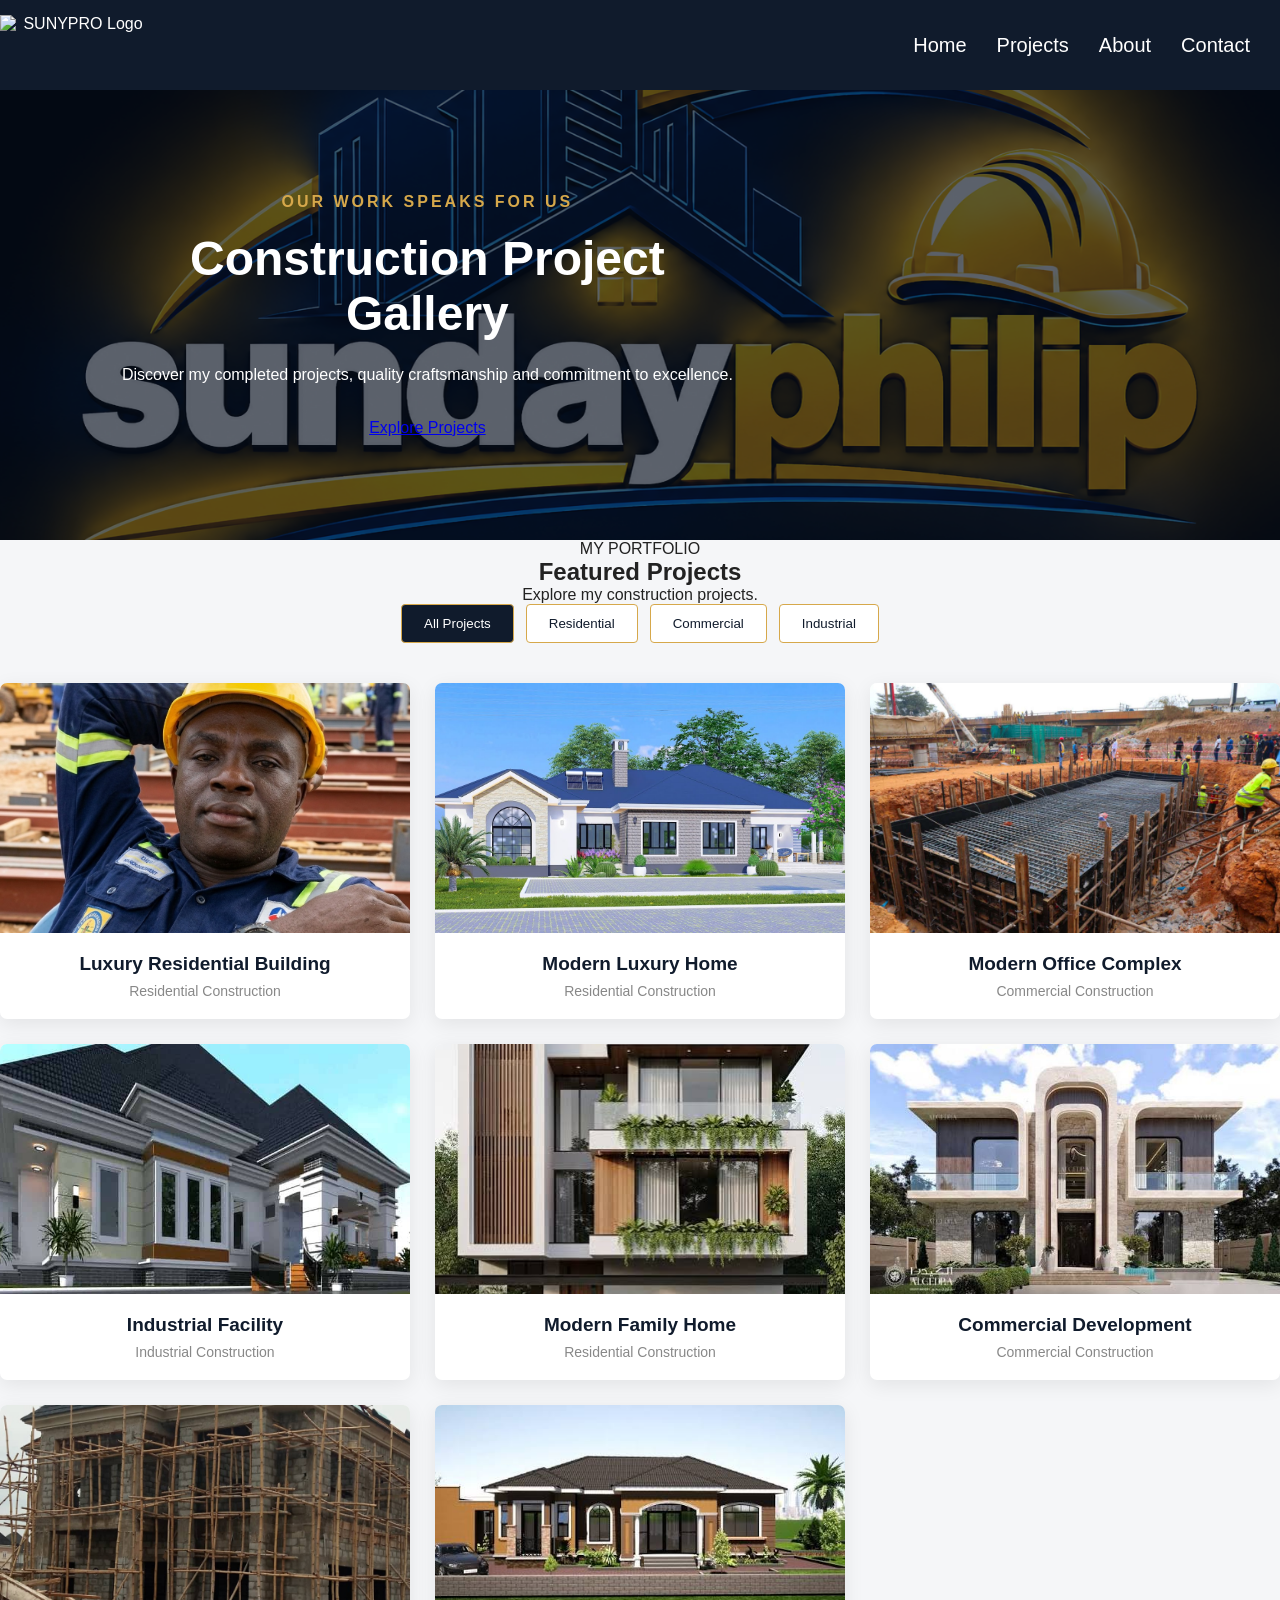
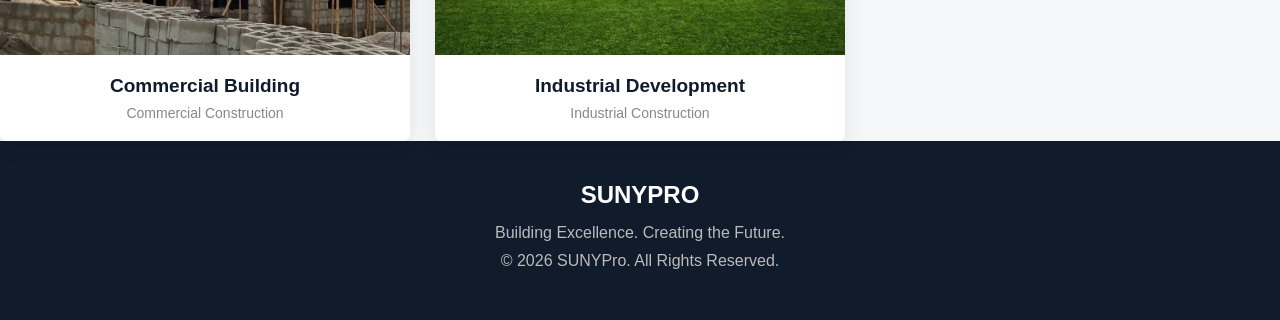
==== commit f27f2ca7: "Restore gallery.html structure and content" ====
--- a/gallery.html
+++ b/gallery.html
@@ -20,7 +20,7 @@
         <nav>
             <a href="index.html">Home</a>
             <a href="#gallery">Projects</a>
-            <a href="#about">About</a>
+            <a href="index.html#about">About</a>
             <a href="#contact">Contact</a>
         </nav>
     </header>
--- a/gallery.css
+++ b/gallery.css
@@ -120,6 +120,20 @@
     z-index: 2;
     max-width: 650px;
 }
+.hero-content > p:first-child {
+    color: #d6a84b;
+    letter-spacing: 3px;
+    font-weight: bold;
+    margin-bottom: 20px;
+}
+.hero h1 {
+    font-size: 48px;
+    margin-bottom: 20px;
+}
+.hero-content > p:nth-child(3) {
+    line-height: 1.7;
+    margin-bottom: 30px;
+}
 
 /* BACKGROUND SLIDE ANIMATION */
 
@@ -128,37 +142,37 @@
     0%, 18% {
         background-image:
         linear-gradient(rgba(5,15,30,0.65), rgba(5,15,30,0.65)),
-        url("images/building-1.jpg");
+        url("building-1.jpg");
     }
 
     20%, 38% {
         background-image:
         linear-gradient(rgba(5,15,30,0.65), rgba(5,15,30,0.65)),
-        url("images/building-2.jpg");
+        url("building-2.jpg");
     }
 
     40%, 58% {
         background-image:
         linear-gradient(rgba(5,15,30,0.65), rgba(5,15,30,0.65)),
-        url("images/building-3.jpg");
+        url("building-3.jpg");
     }
 
     60%, 78% {
         background-image:
         linear-gradient(rgba(5,15,30,0.65), rgba(5,15,30,0.65)),
-        url("images/building-4.jpg");
+        url("building-4.jpg");
     }
 
     80%, 98% {
         background-image:
         linear-gradient(rgba(5,15,30,0.65), rgba(5,15,30,0.65)),
-        url("images/building-5.jpg");
+        url("building-5.jpg");
     }
 
     100% {
         background-image:
         linear-gradient(rgba(5,15,30,0.65), rgba(5,15,30,0.65)),
-        url("images/building-1.jpg");
+        url("building-1.jpg");
     }
 }
 
@@ -360,7 +374,7 @@
             rgba(0, 0, 0, 0.65),
             rgba(0, 0, 0, 0.65)
         ),
-        url("images/hero-bg.jpg");
+        url("hero-bg.jpg");
 
     background-size: cover;
     background-position: center;
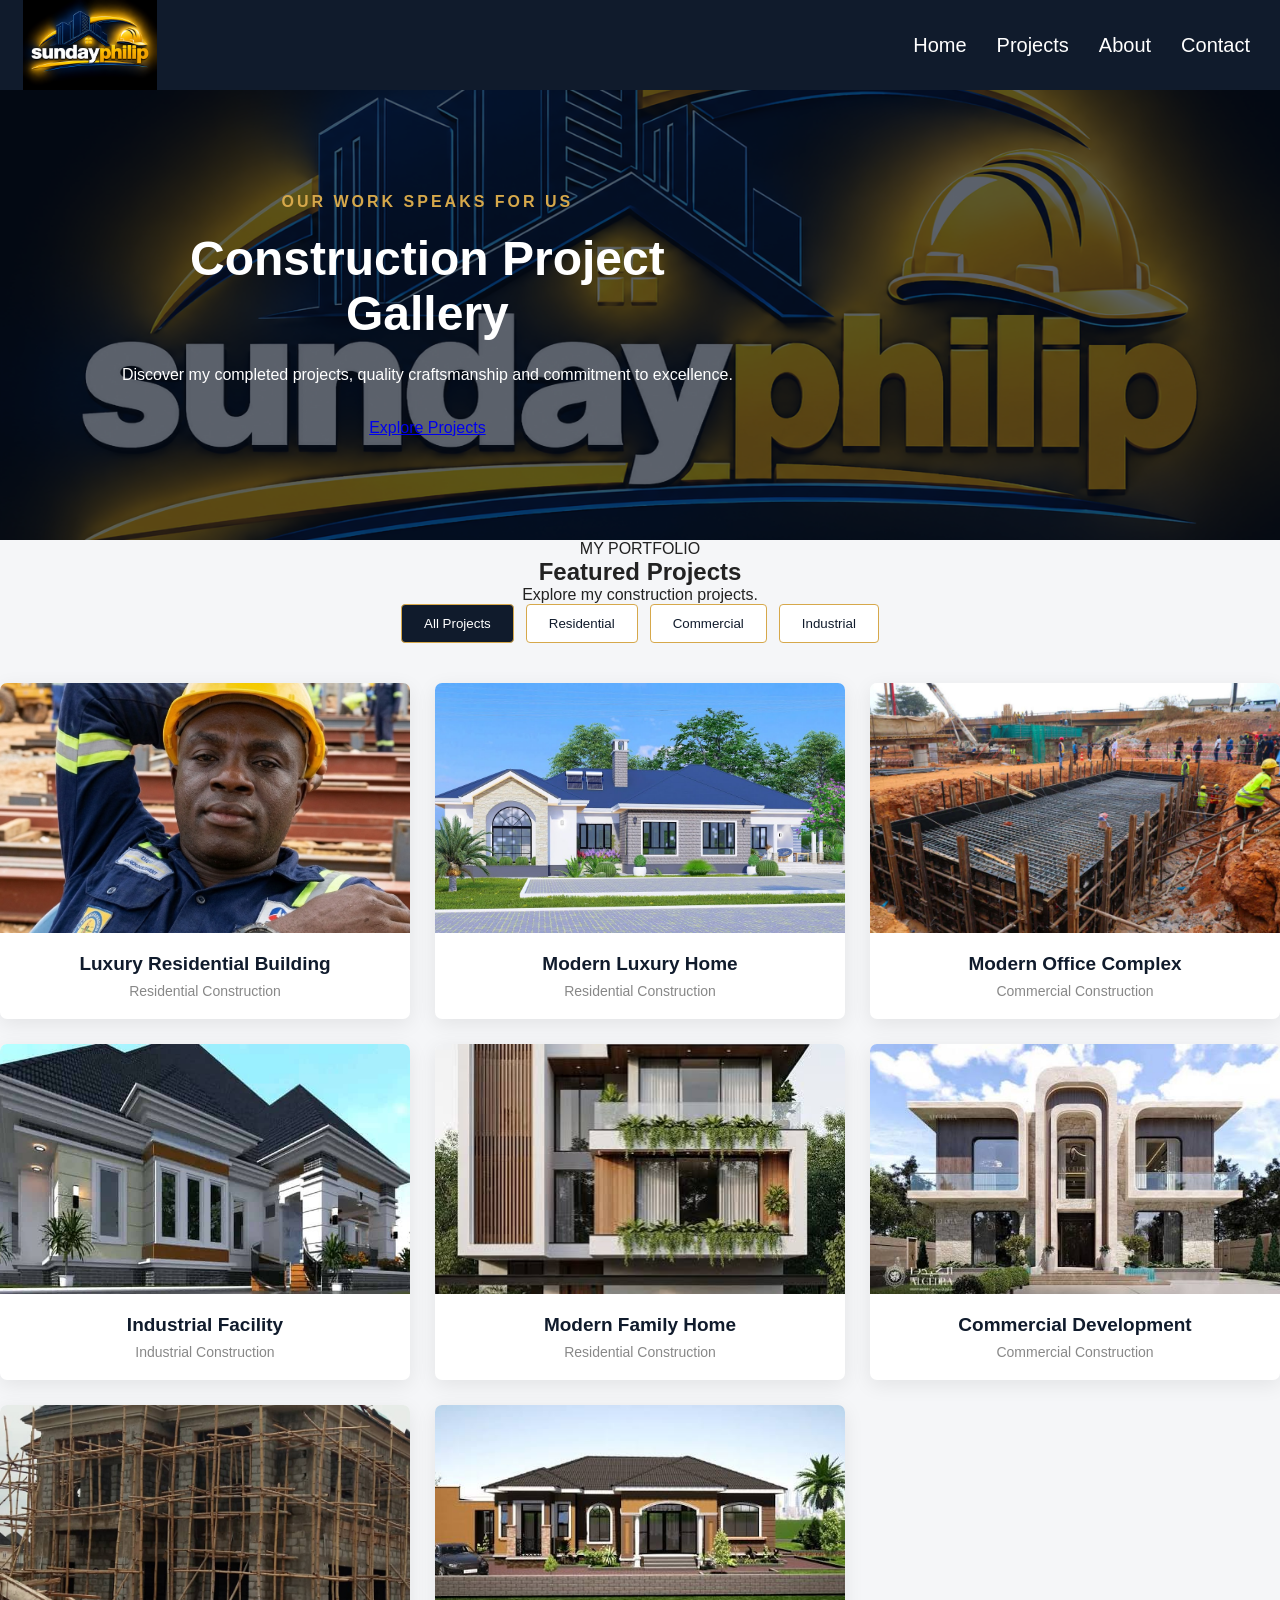
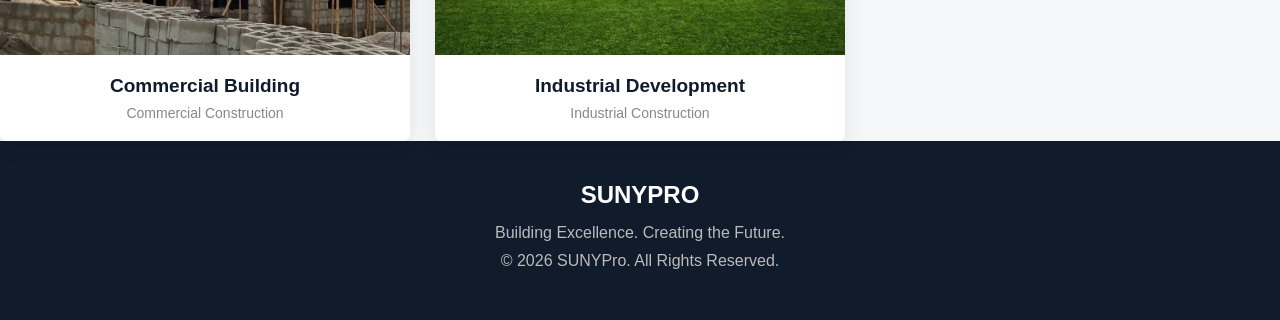
==== commit 0299628b: "Fix HTML encoding issues in gallery.html" ====
--- a/gallery.html
+++ b/gallery.html
@@ -14,7 +14,7 @@
     <!-- Header -->
     <header>
         <div class="logo">
-            <img src="./images/logo-1.jpg" alt="SUNYPRO Logo">
+            <img src="logo-1.jpg" alt="SUNYPRO Logo">
         </div>
 
         <nav>
--- a/gallery.css
+++ b/gallery.css
@@ -133,47 +133,6 @@
 .hero-content > p:nth-child(3) {
     line-height: 1.7;
     margin-bottom: 30px;
-}
-
-/* BACKGROUND SLIDE ANIMATION */
-
-@keyframes heroSlide {
-
-    0%, 18% {
-        background-image:
-        linear-gradient(rgba(5,15,30,0.65), rgba(5,15,30,0.65)),
-        url("building-1.jpg");
-    }
-
-    20%, 38% {
-        background-image:
-        linear-gradient(rgba(5,15,30,0.65), rgba(5,15,30,0.65)),
-        url("building-2.jpg");
-    }
-
-    40%, 58% {
-        background-image:
-        linear-gradient(rgba(5,15,30,0.65), rgba(5,15,30,0.65)),
-        url("building-3.jpg");
-    }
-
-    60%, 78% {
-        background-image:
-        linear-gradient(rgba(5,15,30,0.65), rgba(5,15,30,0.65)),
-        url("building-4.jpg");
-    }
-
-    80%, 98% {
-        background-image:
-        linear-gradient(rgba(5,15,30,0.65), rgba(5,15,30,0.65)),
-        url("building-5.jpg");
-    }
-
-    100% {
-        background-image:
-        linear-gradient(rgba(5,15,30,0.65), rgba(5,15,30,0.65)),
-        url("building-1.jpg");
-    }
 }
 
 /* FILTER BUTTONS */
@@ -361,29 +320,15 @@
         grid-template-columns: 1fr;
     }
 
-
 .hero {
     min-height: 85vh;
     display: flex;
     align-items: center;
     justify-content: center;
     padding: 80px 8%;
-
-    background:
-        linear-gradient(
-            rgba(0, 0, 0, 0.65),
-            rgba(0, 0, 0, 0.65)
-        ),
-        url("hero-bg.jpg");
-
-    background-size: cover;
-    background-position: center;
-    background-repeat: no-repeat;
-
     color: white;
     text-align: center;
 }
-
 
     .hero h1 {
         font-size: 32px;
@@ -406,17 +351,18 @@
     }
 }
 
+/* LOGO */
+
 .logo {
-    display: block;
-    width: 150px;
-    height: 60px;
+    width: 180px;
+    height: 90px;
+    display: flex;
+    align-items: center;
 }
 
 .logo img {
-    width: 150px;
-    height: 60px;
+    width: 180px;
+    height: 90px;
     object-fit: contain;
     display: block;
-    visibility: visible;
-    opacity: 1;
-}
+}
